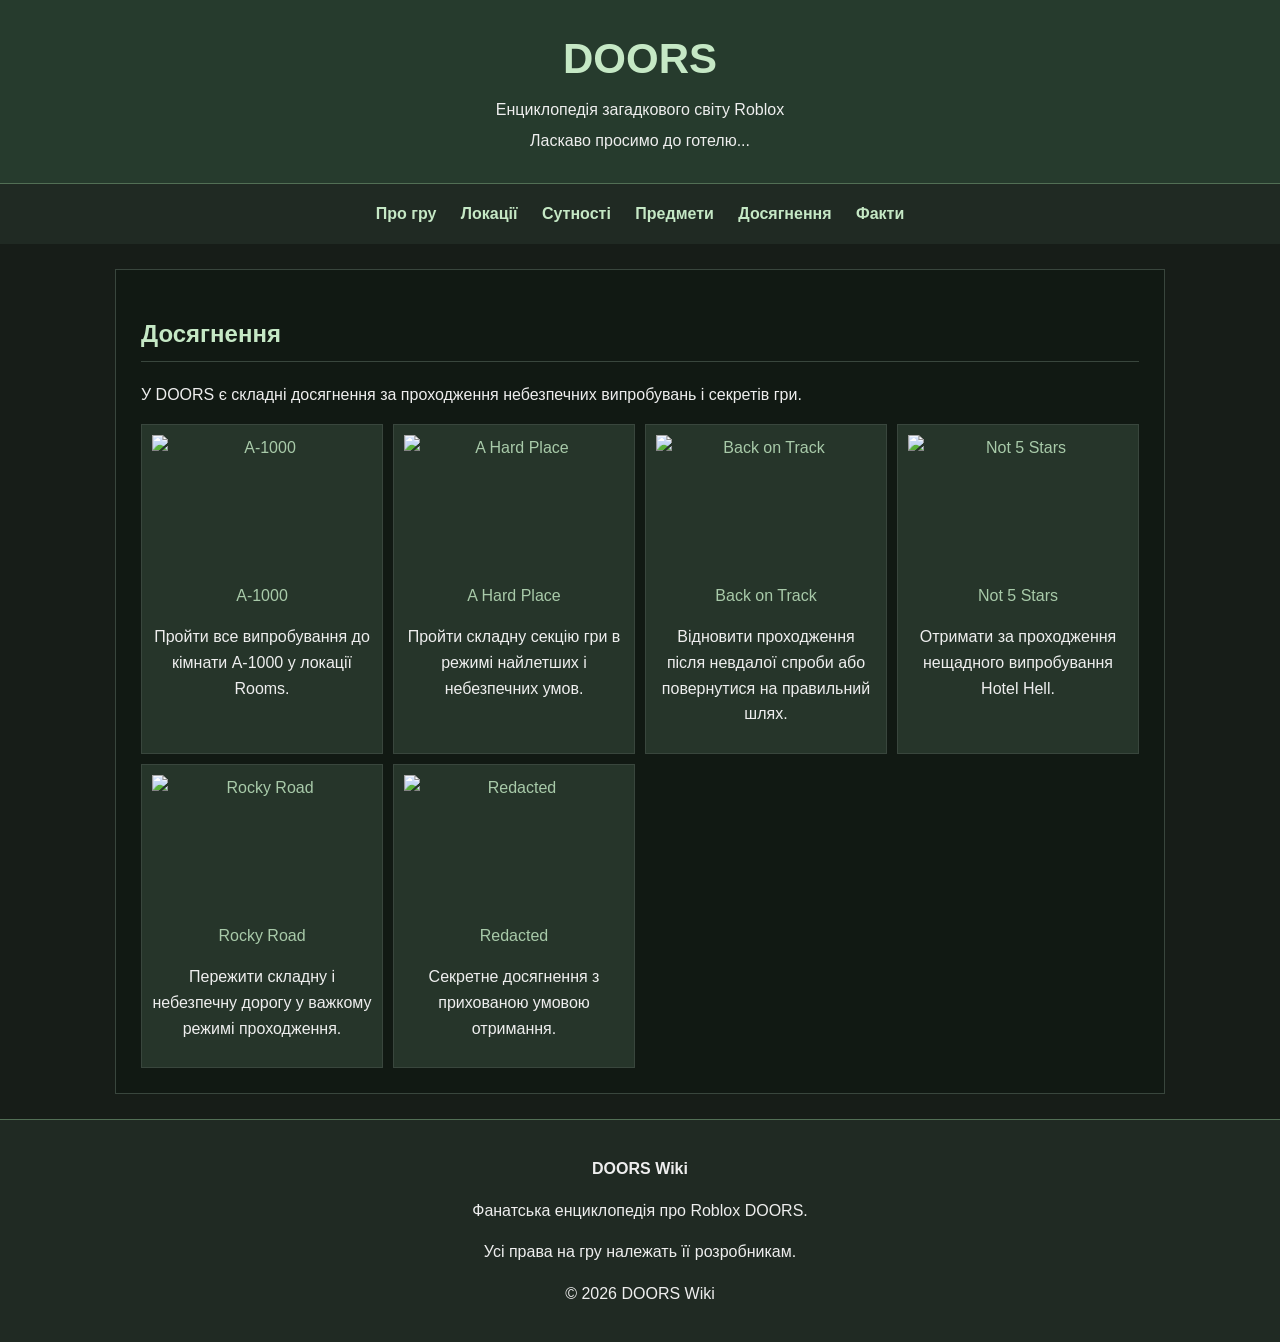
==== badges.html @ 224b3efb "Завантаження курсової" ====
<!DOCTYPE html>
<html lang="uk">
<head>
    <meta charset="UTF-8">
    <meta name="viewport" content="width=device-width, initial-scale=1.0">
    <title>Досягнення — DOORS Wiki</title>
    <link rel="stylesheet" href="style.css">
</head>
<body>
<header>
    <h1>DOORS</h1>
    <p>Енциклопедія загадкового світу Roblox</p>
    <p>Ласкаво просимо до готелю...</p>
</header>
<nav>
    <a href="index.html#about">Про гру</a>
    <a href="floors.html">Локації</a>
    <a href="entities.html">Сутності</a>
    <a href="items.html">Предмети</a>
    <a href="badges.html">Досягнення</a>
    <a href="facts.html">Факти</a>
</nav>

<main>
    <section>
        <h2>Досягнення</h2>
        <p>У DOORS є складні досягнення за проходження небезпечних випробувань і секретів гри.</p>
        <div class="badges">
            <div class="badge"><img src="https://static.wikia.nocookie.net/doors-game/images/6/6b/A-1000_Badge_NEW.png/revision/latest?cb=20260505171855" alt="A-1000">A-1000<p>Пройти все випробування до кімнати A-1000 у локації Rooms.</p></div>
            <div class="badge"><img src="https://static.wikia.nocookie.net/doors-game/images/9/9f/A_Hard_Place_Badge.png/revision/latest?cb=20241227220945" alt="A Hard Place">A Hard Place<p>Пройти складну секцію гри в режимі найлетших і небезпечних умов.</p></div>
            <div class="badge"><img src="https://static.wikia.nocookie.net/doors-game/images/c/c7/Back_On_Track_Badge.png/revision/latest?cb=20230129003605" alt="Back on Track">Back on Track<p>Відновити проходження після невдалої спроби або повернутися на правильний шлях.</p></div>
            <div class="badge"><img src="https://static.wikia.nocookie.net/doors-game/images/2/2d/Not_Five_Stars_Badge.png/revision/latest?cb=20230826153814" alt="Not 5 Stars">Not 5 Stars<p>Отримати за проходження нещадного випробування Hotel Hell.</p></div>
            <div class="badge"><img src="https://static.wikia.nocookie.net/doors-game/images/2/23/Rocky_Road_Badge.png/revision/latest?cb=20241227220918" alt="Rocky Road">Rocky Road<p>Пережити складну і небезпечну дорогу у важкому режимі проходження.</p></div>
            <div class="badge"><img src="https://static.wikitide.net/doorswiki/thumb/f/fb/Archives_Placeholder_Badge.png/140px-Archives_Placeholder_Badge.png" alt="Redacted">Redacted<p>Секретне досягнення з прихованою умовою отримання.</p></div>
        </div>
    </section>
</main>

<footer>
    <p><b>DOORS Wiki</b></p>
    <p>Фанатська енциклопедія про Roblox DOORS.</p>
    <p>Усі права на гру належать її розробникам.</p>
    <p>© 2026 DOORS Wiki</p>
</footer>
</body>
</html>
---- style.css ----
* {
    box-sizing: border-box;
}

body {
    margin: 0;
    background: #171d18;
    color: #eee;
    font-family: Arial, sans-serif;
    line-height: 1.6;
}

header {
    padding: 25px 15px;
    text-align: center;
    background: #263b2d;
    border-bottom: 1px solid #526f55;
}

header h1 {
    margin: 0;
    color: #c5e8c5;
    font-size: 42px;
}

header p {
    margin: 5px 0;
}

nav {
    padding: 12px;
    text-align: center;
    background: #202a23;
}

nav a {
    display: inline-block;
    margin: 5px 10px;
    color: #c5e8c5;
    font-weight: bold;
    text-decoration: none;
}

main {
    max-width: 1050px;
    width: 92%;
    margin: 25px auto;
    padding: 25px;
    background: #111913;
    border: 1px solid #39463d;
}

h2 {
    padding-bottom: 8px;
    color: #c5e8c5;
    border-bottom: 1px solid #39463d;
}

h3,
.entity,
.item,
.badge {
    color: #a8caa9;
}

.info {
    float: right;
    width: 270px;
    margin: 0 0 20px 20px;
    padding: 15px;
    background: #263b2d;
    border: 1px solid #39463d;
}

.info p {
    margin: 8px 0;
    font-size: 14px;
}

.intro,
.place,
.entity,
.item,
.badge {
    background: #26352a;
    border: 1px solid #39463d;
}

.intro,
.place {
    padding: 15px;
}

.place {
    margin: 15px 0;
}

.place img {
    display: block;
    width: 100%;
    max-height: 320px;
    margin: 12px 0;
    object-fit: cover;
}

.entities,
.items,
.badges {
    display: grid;
    grid-template-columns: repeat(4, 1fr);
    gap: 10px;
}

.entities {
    grid-template-columns: repeat(3, 1fr);
}

.entity,
.item,
.badge {
    padding: 10px;
    text-align: center;
}

.entity img,
.item img,
.badge img {
    display: block;
    width: 100%;
    height: 120px;
    margin-bottom: 8px;
    object-fit: contain;
}

.entity img {
    height: 210px;
}

.item img {
    height: 150px;
}

.badge img {
    height: 140px;
}

.entity p,
.item p,
.badge p {
    color: #eee;
    font-weight: normal;
}

.facts li {
    margin: 10px 0;
    padding: 10px;
    background: #26352a;
    border: 1px solid #39463d;
}

footer {
    padding: 20px;
    text-align: center;
    background: #202a23;
    border-top: 1px solid #526f55;
}

@media (max-width: 700px) {
    main {
        width: 95%;
        margin: 15px auto;
        padding: 15px;
    }

    .info {
        float: none;
        width: 100%;
        margin: 0 0 15px;
    }

    .entities,
    .items,
    .badges {
        grid-template-columns: repeat(2, 1fr);
    }
}

@media (max-width: 380px) {
    .entities,
    .items,
    .badges {
        grid-template-columns: 1fr;
    }
}
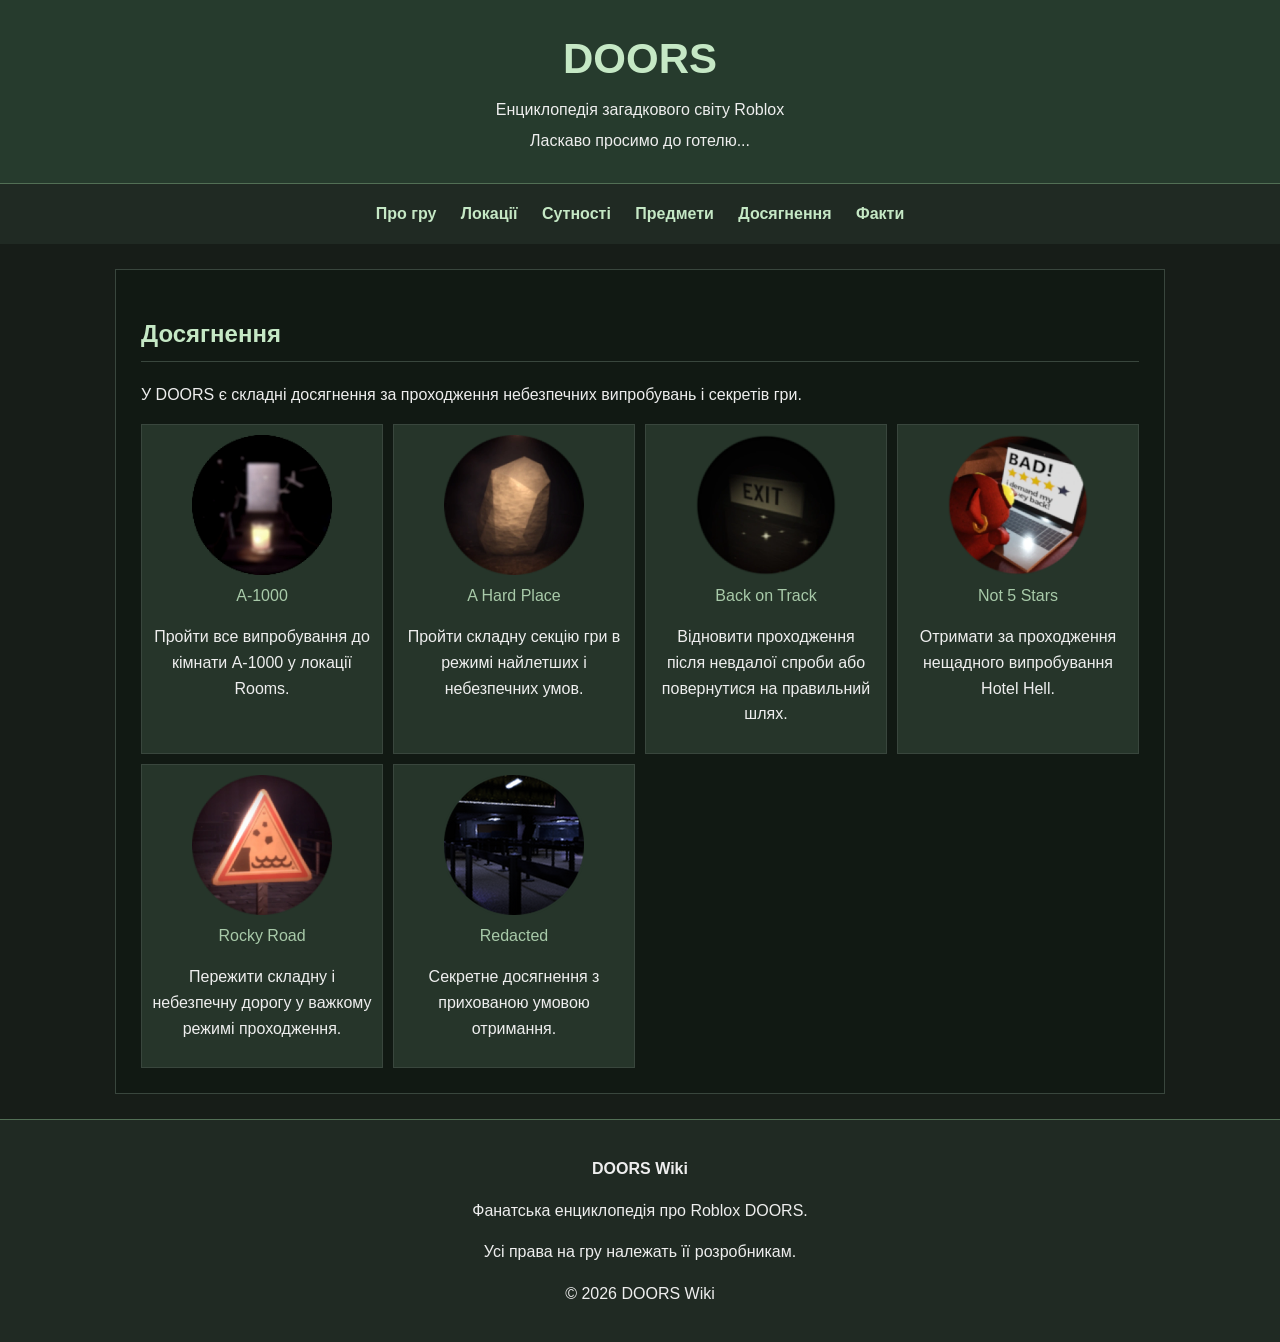
==== commit 39259610: "Виправив помилку з фото" ====
--- a/badges.html
+++ b/badges.html
@@ -26,12 +26,12 @@
         <h2>Досягнення</h2>
         <p>У DOORS є складні досягнення за проходження небезпечних випробувань і секретів гри.</p>
         <div class="badges">
-            <div class="badge"><img src="https://static.wikia.nocookie.net/doors-game/images/6/6b/A-1000_Badge_NEW.png/revision/latest?cb=20260505171855" alt="A-1000">A-1000<p>Пройти все випробування до кімнати A-1000 у локації Rooms.</p></div>
-            <div class="badge"><img src="https://static.wikia.nocookie.net/doors-game/images/9/9f/A_Hard_Place_Badge.png/revision/latest?cb=20241227220945" alt="A Hard Place">A Hard Place<p>Пройти складну секцію гри в режимі найлетших і небезпечних умов.</p></div>
-            <div class="badge"><img src="https://static.wikia.nocookie.net/doors-game/images/c/c7/Back_On_Track_Badge.png/revision/latest?cb=20230129003605" alt="Back on Track">Back on Track<p>Відновити проходження після невдалої спроби або повернутися на правильний шлях.</p></div>
-            <div class="badge"><img src="https://static.wikia.nocookie.net/doors-game/images/2/2d/Not_Five_Stars_Badge.png/revision/latest?cb=20230826153814" alt="Not 5 Stars">Not 5 Stars<p>Отримати за проходження нещадного випробування Hotel Hell.</p></div>
-            <div class="badge"><img src="https://static.wikia.nocookie.net/doors-game/images/2/23/Rocky_Road_Badge.png/revision/latest?cb=20241227220918" alt="Rocky Road">Rocky Road<p>Пережити складну і небезпечну дорогу у важкому режимі проходження.</p></div>
-            <div class="badge"><img src="https://static.wikitide.net/doorswiki/thumb/f/fb/Archives_Placeholder_Badge.png/140px-Archives_Placeholder_Badge.png" alt="Redacted">Redacted<p>Секретне досягнення з прихованою умовою отримання.</p></div>
+            <div class="badge"><img src="images/image2.png" alt="A-1000">A-1000<p>Пройти все випробування до кімнати A-1000 у локації Rooms.</p></div>
+            <div class="badge"><img src="images/image1.png" alt="A Hard Place">A Hard Place<p>Пройти складну секцію гри в режимі найлетших і небезпечних умов.</p></div>
+            <div class="badge"><img src="images/image5.png" alt="Back on Track">Back on Track<p>Відновити проходження після невдалої спроби або повернутися на правильний шлях.</p></div>
+            <div class="badge"><img src="images/image21.png" alt="Not 5 Stars">Not 5 Stars<p>Отримати за проходження нещадного випробування Hotel Hell.</p></div>
+            <div class="badge"><img src="images/image22.png" alt="Rocky Road">Rocky Road<p>Пережити складну і небезпечну дорогу у важкому режимі проходження.</p></div>
+            <div class="badge"><img src="images/image4.png" alt="Redacted">Redacted<p>Секретне досягнення з прихованою умовою отримання.</p></div>
         </div>
     </section>
 </main>
